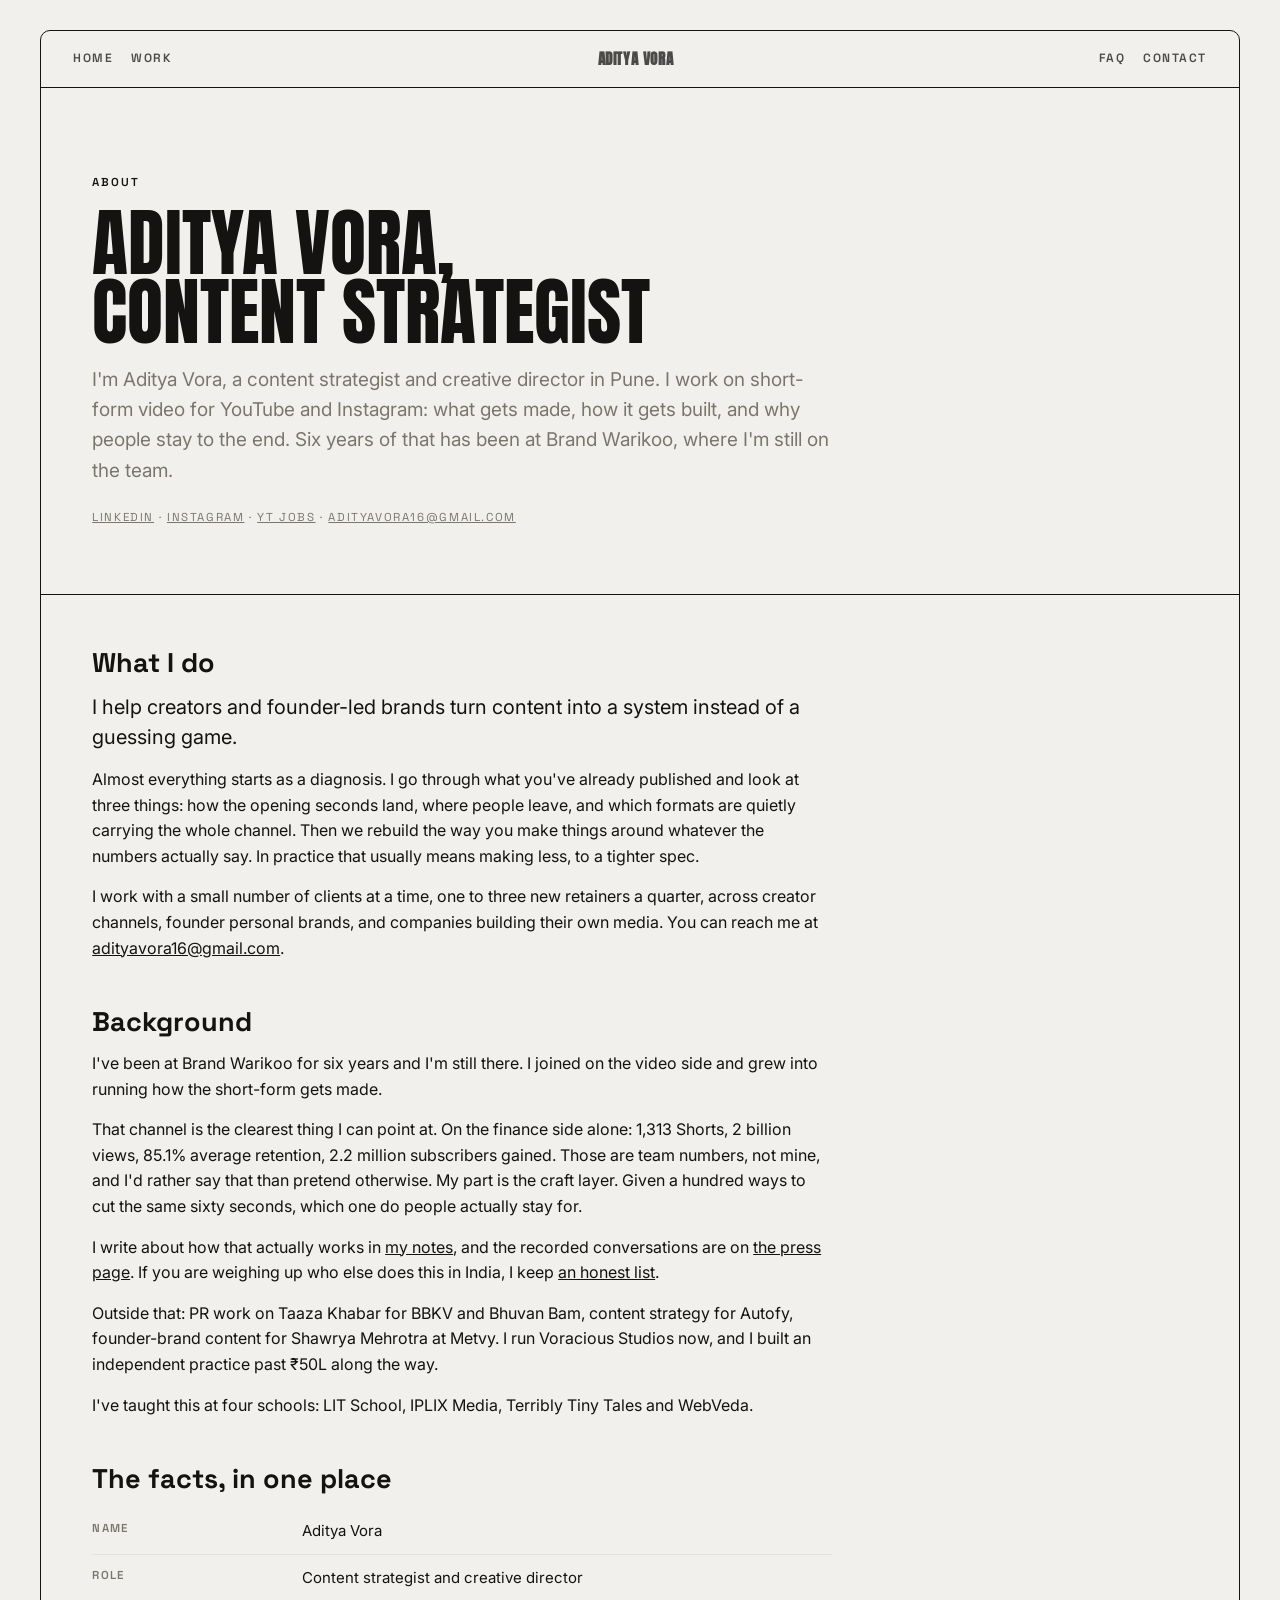
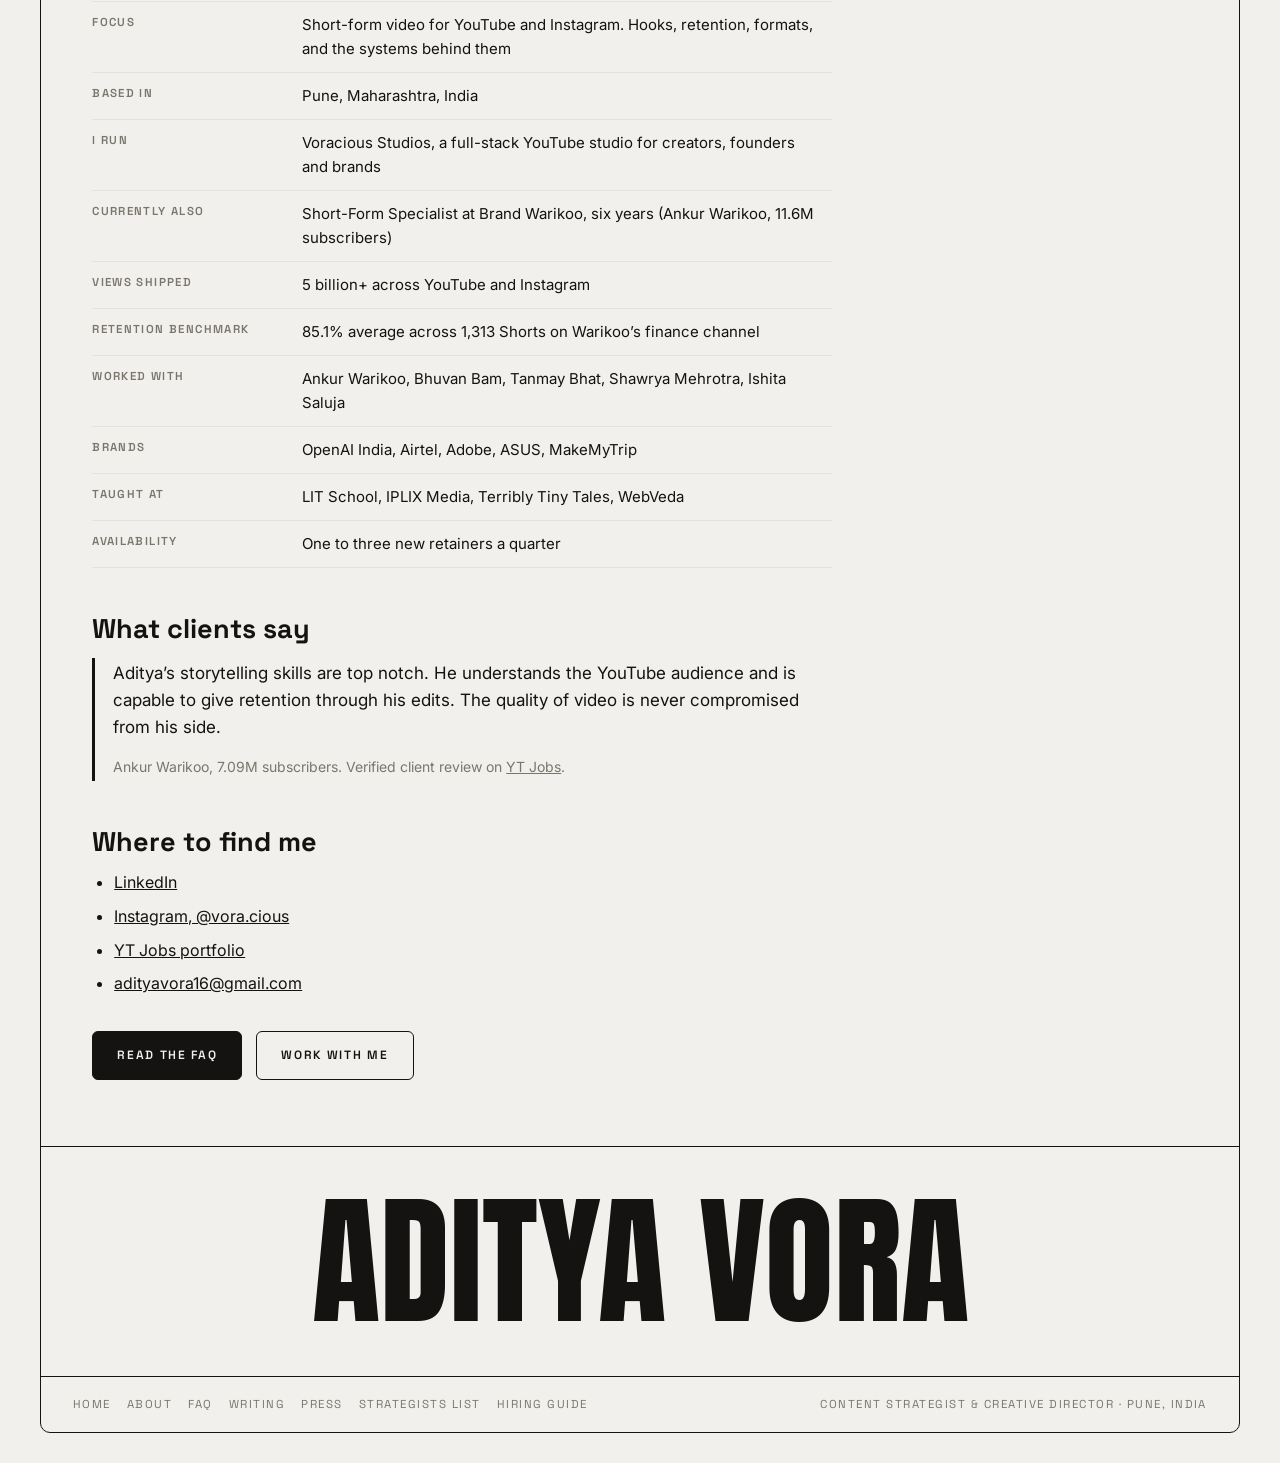
==== about.html @ e3fa3244 "Link the three new pages from body copy, not just the footer /writing, /press and the strategists li" ====
<!doctype html>
<html lang="en">
<head>
<meta charset="utf-8" />
<meta name="viewport" content="width=device-width, initial-scale=1" />

<title>About Aditya Vora — Content Strategist in Pune, India</title>
<meta name="description" content="I'm Aditya Vora, a content strategist and creative director in Pune. I work on short-form video for YouTube and Instagram. Six years at Brand Warikoo, 5B+ views shipped." />
<link rel="canonical" href="https://www.adityavora.in/about" />

<meta property="og:type" content="profile" />
<meta property="og:site_name" content="Aditya Vora — Content Strategist" />
<meta property="og:title" content="About Aditya Vora — Content Strategist in Pune, India" />
<meta property="og:description" content="Content strategist and creative director in Pune. Short-form video for YouTube and Instagram. Six years at Brand Warikoo, 5B+ views shipped." />
<meta property="og:url" content="https://www.adityavora.in/about" />
<meta property="profile:first_name" content="Aditya" />
<meta property="profile:last_name" content="Vora" />
<meta name="twitter:card" content="summary_large_image" />
<meta name="author" content="Aditya Vora" />

<link rel="preconnect" href="https://fonts.googleapis.com">
<link rel="preconnect" href="https://fonts.gstatic.com" crossorigin>
<link href="https://fonts.googleapis.com/css2?family=Anton&family=Space+Grotesk:wght@400;500;600;700&family=Inter:wght@400;500;600&display=swap" rel="stylesheet">
<link rel="stylesheet" href="/page.css">

<!-- ProfilePage + Person. The @id matches the homepage so every page describes the
     SAME entity. Disambiguation from the other public Aditya Voras now lives only
     here, in the markup, where machines read it and humans never see it. -->
<script type="application/ld+json">
{
  "@context": "https://schema.org",
  "@type": "ProfilePage",
  "@id": "https://www.adityavora.in/about#page",
  "url": "https://www.adityavora.in/about",
  "name": "About Aditya Vora — Content Strategist in Pune, India",
  "mainEntity": { "@id": "https://www.adityavora.in/#aditya-vora" },
  "about": {
    "@id": "https://www.adityavora.in/#aditya-vora",
    "@type": "Person",
    "name": "Aditya Vora",
    "disambiguatingDescription": "Content strategist and creative director based in Pune, India, specialising in short-form video for YouTube and Instagram. Not to be confused with Aditya Vora the machine-learning researcher, Aditya Vora the private-equity investor, or Aditya Vora the physician in the United States."
  },
  "breadcrumb": {
    "@type": "BreadcrumbList",
    "itemListElement": [
      { "@type": "ListItem", "position": 1, "name": "Home", "item": "https://www.adityavora.in/" },
      { "@type": "ListItem", "position": 2, "name": "About", "item": "https://www.adityavora.in/about" }
    ]
  }
}
</script>
</head>

<body>
<div class="frame">

  <nav>
    <div class="nav-left">
      <a href="/">Home</a>
      <a href="/#work">Work</a>
    </div>
    <div class="wordmark-nav"><a href="/" style="text-decoration:none">Aditya Vora</a></div>
    <div class="nav-right">
      <a href="/faq">FAQ</a>
      <a href="/#contact">Contact</a>
    </div>
  </nav>

  <header class="page-head">
    <span class="label">About</span>
    <h1>Aditya Vora, content strategist</h1>
    <!-- The entity paragraph, first person. This is the sentence an answer engine
         paraphrases when someone asks who I am, and it reads fine to a human too. -->
    <p class="kicker">
      I'm Aditya Vora, a content strategist and creative director in Pune. I work on short-form
      video for YouTube and Instagram: what gets made, how it gets built, and why people stay to
      the end. Six years of that has been at Brand Warikoo, where I'm still on the team.
    </p>
    <p class="stamp">
      <a href="https://www.linkedin.com/in/voracious/" rel="me noopener" target="_blank">LinkedIn</a> ·
      <a href="https://www.instagram.com/vora.cious/" rel="me noopener" target="_blank">Instagram</a> ·
      <a href="https://ytjobs.co/talent/profile/24286" rel="me noopener" target="_blank">YT Jobs</a> ·
      <a href="mailto:adityavora16@gmail.com">adityavora16@gmail.com</a>
    </p>
  </header>

  <section class="sec">
    <div class="prose">
      <h2>What I do</h2>
      <p class="lede">
        I help creators and founder-led brands turn content into a system instead of a guessing game.
      </p>
      <p>
        Almost everything starts as a diagnosis. I go through what you've already published and
        look at three things: how the opening seconds land, where people leave, and which formats
        are quietly carrying the whole channel. Then we rebuild the way you make things around
        whatever the numbers actually say. In practice that usually means making less, to a
        tighter spec.
      </p>
      <p>
        I work with a small number of clients at a time, one to three new retainers a quarter,
        across creator channels, founder personal brands, and companies building their own media.
        You can reach me at <a href="mailto:adityavora16@gmail.com">adityavora16@gmail.com</a>.
      </p>

      <h2>Background</h2>
      <p>
        I've been at Brand Warikoo for six years and I'm still there. I joined on the video side
        and grew into running how the short-form gets made.
      </p>
      <p>
        That channel is the clearest thing I can point at. On the finance side alone: 1,313 Shorts,
        2 billion views, 85.1% average retention, 2.2 million subscribers gained. Those are team
        numbers, not mine, and I'd rather say that than pretend otherwise. My part is the craft
        layer. Given a hundred ways to cut the same sixty seconds, which one do people actually
        stay for.
      </p>
      <p>
        I write about how that actually works in <a href="/writing">my notes</a>, and the recorded
        conversations are on <a href="/press">the press page</a>. If you are weighing up who else
        does this in India, I keep
        <a href="/best-short-form-video-strategists-in-india">an honest list</a>.
      </p>
      <p>
        Outside that: PR work on Taaza Khabar for BBKV and Bhuvan Bam, content strategy for Autofy,
        founder-brand content for Shawrya Mehrotra at Metvy. I run Voracious Studios now, and I
        built an independent practice past ₹50L along the way.
      </p>
      <p>
        I've taught this at four schools: LIT School, IPLIX Media, Terribly Tiny Tales and WebVeda.
      </p>

      <h2>The facts, in one place</h2>
      <table class="facts">
        <tbody>
          <tr><th>Name</th><td>Aditya Vora</td></tr>
          <tr><th>Role</th><td>Content strategist and creative director</td></tr>
          <tr><th>Focus</th><td>Short-form video for YouTube and Instagram. Hooks, retention, formats, and the systems behind them</td></tr>
          <tr><th>Based in</th><td>Pune, Maharashtra, India</td></tr>
          <tr><th>I run</th><td>Voracious Studios, a full-stack YouTube studio for creators, founders and brands</td></tr>
          <tr><th>Currently also</th><td>Short-Form Specialist at Brand Warikoo, six years (Ankur Warikoo, 11.6M subscribers)</td></tr>
          <tr><th>Views shipped</th><td>5 billion+ across YouTube and Instagram</td></tr>
          <tr><th>Retention benchmark</th><td>85.1% average across 1,313 Shorts on Warikoo&rsquo;s finance channel</td></tr>
          <tr><th>Worked with</th><td>Ankur Warikoo, Bhuvan Bam, Tanmay Bhat, Shawrya Mehrotra, Ishita Saluja</td></tr>
          <tr><th>Brands</th><td>OpenAI India, Airtel, Adobe, ASUS, MakeMyTrip</td></tr>
          <tr><th>Taught at</th><td>LIT School, IPLIX Media, Terribly Tiny Tales, WebVeda</td></tr>
          <tr><th>Availability</th><td>One to three new retainers a quarter</td></tr>
        </tbody>
      </table>

      <h2>What clients say</h2>
      <blockquote style="border-left:3px solid var(--ink);margin:0 0 18px;padding:2px 0 2px 18px;">
        <p style="font-size:17px">Aditya&rsquo;s storytelling skills are top notch. He understands the YouTube
        audience and is capable to give retention through his edits. The quality of video is never
        compromised from his side.</p>
        <p style="color:var(--muted);font-size:14px;margin:0">
          Ankur Warikoo, 7.09M subscribers. Verified client review on
          <a href="https://ytjobs.co/talent/profile/24286" rel="noopener">YT Jobs</a>.
        </p>
      </blockquote>

      <h2>Where to find me</h2>
      <ul>
        <li><a href="https://www.linkedin.com/in/voracious/" rel="me noopener" target="_blank">LinkedIn</a></li>
        <li><a href="https://www.instagram.com/vora.cious/" rel="me noopener" target="_blank">Instagram, @vora.cious</a></li>
        <li><a href="https://ytjobs.co/talent/profile/24286" rel="me noopener" target="_blank">YT Jobs portfolio</a></li>
        <li><a href="mailto:adityavora16@gmail.com">adityavora16@gmail.com</a></li>
      </ul>

      <p style="margin-top:34px">
        <a class="btn" href="/faq">Read the FAQ</a>
        <a class="btn ghost" href="/#contact" style="margin-left:10px">Work with me</a>
      </p>
    </div>
  </section>

  <div class="closer">Aditya Vora</div>
  <div class="footrow">
    <span class="footnav">
      <a href="/">Home</a><a href="/about">About</a><a href="/faq">FAQ</a><a href="/writing">Writing</a><a href="/press">Press</a><a href="/best-short-form-video-strategists-in-india">Strategists list</a><a href="/hire-a-content-strategist-in-india">Hiring guide</a>
    </span>
    <span>Content strategist &amp; creative director · Pune, India</span>
  </div>

</div>
</body>
</html>
---- page.css ----
/* Shared stylesheet for the sub-pages (/about, /faq, /hire-a-content-strategist-in-india).
   Same design tokens as index.html so the new pages read as one site.
   Kept as a separate file so all sub-pages update together. */

:root{
  --paper:#F1F0EC;
  --ink:#141312;
  --white:#FFFFFF;
  --grey:#E5E3DD;
  --muted:#7A766E;

  --display:"Anton",Impact,sans-serif;
  --grotesk:"Space Grotesk",system-ui,sans-serif;
  --body:"Inter",system-ui,sans-serif;

  --frame:1.5px solid var(--ink);
  --pad:clamp(20px,4vw,56px);
}

*{box-sizing:border-box;}
html{scroll-behavior:smooth;}
@media (prefers-reduced-motion:reduce){html{scroll-behavior:auto;}}

body{
  margin:0;background:var(--paper);color:var(--ink);
  font-family:var(--body);font-size:16px;line-height:1.6;
  -webkit-font-smoothing:antialiased;
  padding:clamp(14px,2.5vw,30px);
}
a{color:inherit;}

.frame{max-width:1200px;margin:0 auto;border:var(--frame);border-radius:10px;background:var(--paper);overflow:hidden;}
.sec{border-bottom:var(--frame);padding:var(--pad);}
.sec:last-child{border-bottom:none;}

.display{font-family:var(--display);font-weight:400;text-transform:uppercase;letter-spacing:.005em;line-height:.9;}
.label{font-family:var(--grotesk);font-weight:600;font-size:11.5px;letter-spacing:.16em;text-transform:uppercase;}

/* nav */
nav{
  display:flex;align-items:center;justify-content:space-between;gap:16px;
  padding:16px clamp(18px,3vw,32px);border-bottom:var(--frame);
  font-family:var(--grotesk);font-weight:600;font-size:12px;
  letter-spacing:.13em;text-transform:uppercase;
}
nav a{text-decoration:none;opacity:.75;transition:opacity .2s ease;}
nav a:hover{opacity:1;}
nav .nav-left,nav .nav-right{display:flex;align-items:center;gap:18px;}
.wordmark-nav{font-family:var(--display);font-size:15px;letter-spacing:.04em;text-transform:uppercase;}
@media(max-width:720px){
  nav{flex-wrap:wrap;justify-content:center;gap:10px 16px;}
  .wordmark-nav{order:-1;width:100%;text-align:center;}
}

/* page header */
.page-head{padding:clamp(36px,7vw,80px) var(--pad) clamp(28px,5vw,56px);border-bottom:var(--frame);}
.page-head h1{
  font-family:var(--display);text-transform:uppercase;font-weight:400;
  font-size:clamp(34px,6.4vw,74px);line-height:.94;margin:14px 0 0;max-width:16ch;
}
.page-head .kicker{color:var(--muted);font-size:clamp(15px,1.6vw,19px);margin:18px 0 0;max-width:62ch;}
.stamp{font-family:var(--grotesk);font-size:11.5px;letter-spacing:.14em;text-transform:uppercase;color:var(--muted);margin-top:22px;}

/* prose */
.prose{max-width:74ch;}
.prose h2{
  font-family:var(--grotesk);font-weight:700;
  font-size:clamp(20px,2.5vw,27px);line-height:1.25;
  margin:44px 0 12px;
}
.prose h2:first-child{margin-top:0;}
.prose h3{font-family:var(--grotesk);font-weight:600;font-size:17px;margin:30px 0 8px;}
.prose p{margin:0 0 15px;}
.prose ul,.prose ol{margin:0 0 18px;padding-left:22px;}
.prose li{margin-bottom:8px;}
.prose strong{font-weight:600;}
.lede{font-size:clamp(17px,1.9vw,20px);line-height:1.5;}

/* Q&A blocks — the extractable unit. Question as a real heading, answer
   as plain paragraphs immediately below. No accordions: content that needs
   a click to render is content an answer engine will not read. */
.qa{border-top:var(--frame);padding:28px 0 4px;}
.qa:first-of-type{border-top:none;padding-top:0;}
.qa h2{
  font-family:var(--grotesk);font-weight:700;
  font-size:clamp(18px,2.2vw,24px);line-height:1.3;margin:0 0 12px;max-width:44ch;
}
.qa p{margin:0 0 14px;max-width:74ch;}

/* facts table */
.facts{width:100%;border-collapse:collapse;margin:8px 0 4px;font-size:15px;}
.facts th,.facts td{text-align:left;padding:11px 14px 11px 0;border-bottom:1px solid var(--grey);vertical-align:top;}
.facts th{font-family:var(--grotesk);font-weight:600;font-size:11.5px;letter-spacing:.12em;text-transform:uppercase;color:var(--muted);width:210px;white-space:nowrap;}
@media(max-width:620px){
  .facts th{width:auto;display:block;border:none;padding-bottom:2px;}
  .facts td{display:block;padding-top:0;}
}

/* buttons */
.btn{
  display:inline-flex;align-items:center;gap:10px;
  font-family:var(--grotesk);font-weight:600;font-size:12px;letter-spacing:.14em;text-transform:uppercase;
  background:var(--ink);color:var(--paper);text-decoration:none;
  padding:14px 24px;border:1.5px solid var(--ink);border-radius:6px;
  transition:background .2s ease,color .2s ease,transform .2s ease;cursor:pointer;
}
.btn:hover{background:transparent;color:var(--ink);transform:translateY(-2px);}
.btn.ghost{background:transparent;color:var(--ink);}
.btn.ghost:hover{background:var(--ink);color:var(--paper);}

/* footer */
.footrow{
  display:flex;justify-content:space-between;gap:14px;flex-wrap:wrap;
  padding:18px clamp(18px,3vw,32px);
  font-family:var(--grotesk);font-size:11.5px;letter-spacing:.13em;text-transform:uppercase;color:var(--muted);
}
.footrow a{text-decoration:none;}
.footrow a:hover{color:var(--ink);}
.footnav{display:flex;gap:16px;flex-wrap:wrap;}
.closer{
  font-family:var(--display);text-transform:uppercase;text-align:center;
  font-size:clamp(40px,11vw,150px);line-height:.9;padding:clamp(24px,4vw,54px) 12px;
  border-bottom:var(--frame);
}
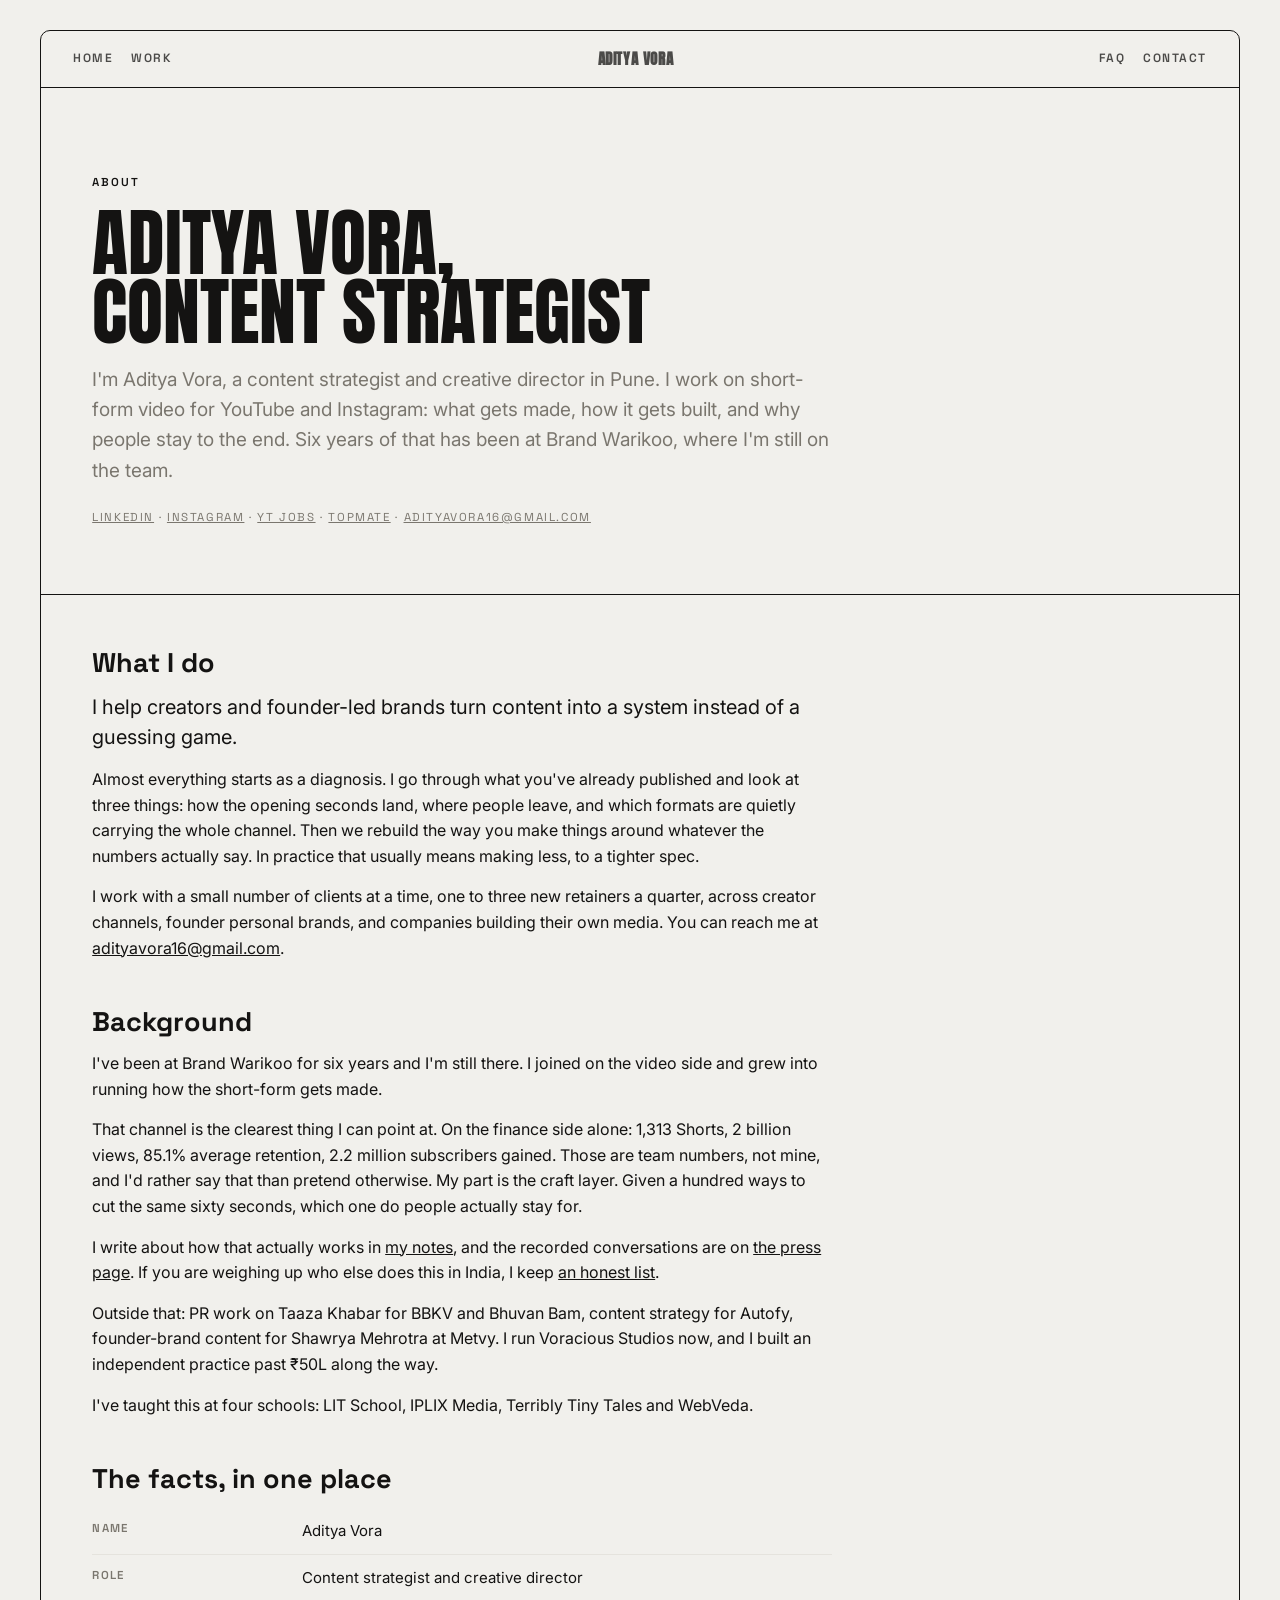
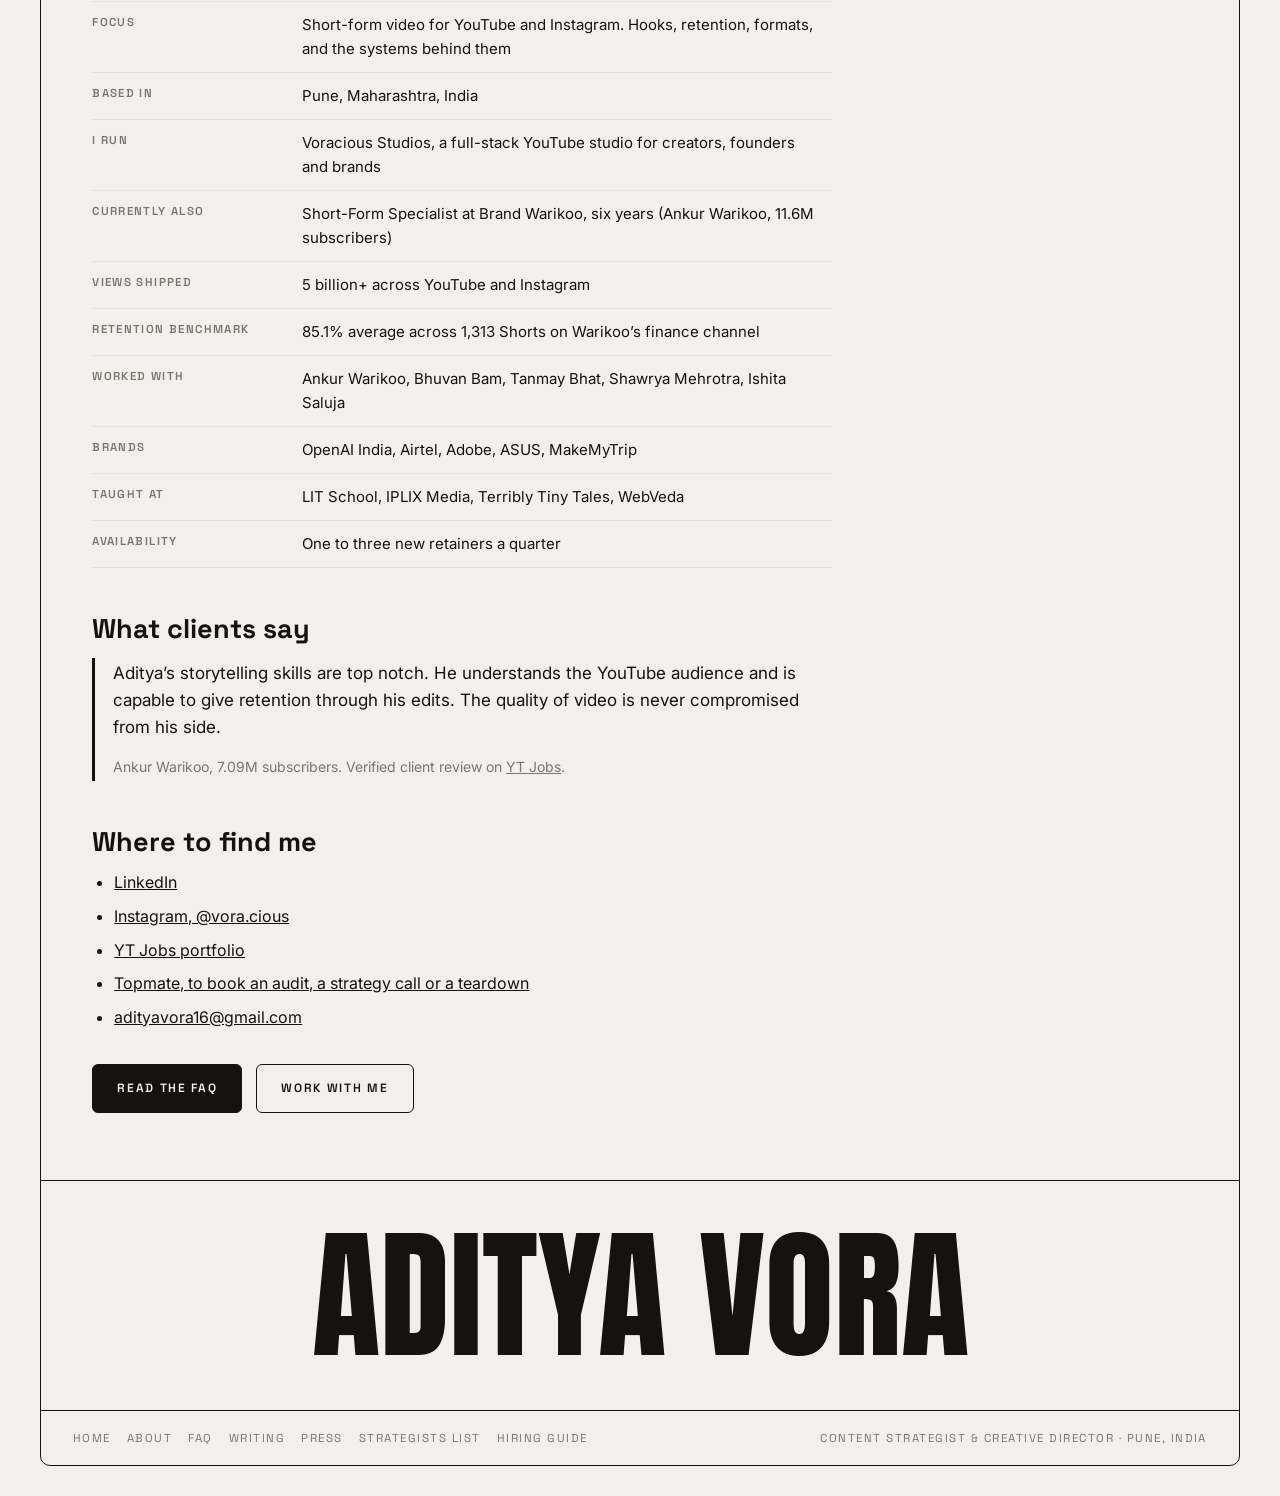
==== commit af2534b8: "Link Topmate booking across the site and entity graph Add topmate.io/aditya_vora to Person sameAs, p" ====
--- a/about.html
+++ b/about.html
@@ -80,6 +80,7 @@
       <a href="https://www.linkedin.com/in/voracious/" rel="me noopener" target="_blank">LinkedIn</a> ·
       <a href="https://www.instagram.com/vora.cious/" rel="me noopener" target="_blank">Instagram</a> ·
       <a href="https://ytjobs.co/talent/profile/24286" rel="me noopener" target="_blank">YT Jobs</a> ·
+      <a href="https://topmate.io/aditya_vora" rel="me noopener" target="_blank">Topmate</a> ·
       <a href="mailto:adityavora16@gmail.com">adityavora16@gmail.com</a>
     </p>
   </header>
@@ -164,6 +165,7 @@
         <li><a href="https://www.linkedin.com/in/voracious/" rel="me noopener" target="_blank">LinkedIn</a></li>
         <li><a href="https://www.instagram.com/vora.cious/" rel="me noopener" target="_blank">Instagram, @vora.cious</a></li>
         <li><a href="https://ytjobs.co/talent/profile/24286" rel="me noopener" target="_blank">YT Jobs portfolio</a></li>
+        <li><a href="https://topmate.io/aditya_vora" rel="me noopener" target="_blank">Topmate, to book an audit, a strategy call or a teardown</a></li>
         <li><a href="mailto:adityavora16@gmail.com">adityavora16@gmail.com</a></li>
       </ul>
 
@@ -183,5 +185,10 @@
   </div>
 
 </div>
+
+<!-- Vercel Web Analytics. No cookies, no consent banner needed. Collects nothing
+     until Web Analytics is enabled for the project in the Vercel dashboard, at
+     which point /_vercel/insights/script.js starts resolving. -->
+<script defer src="/_vercel/insights/script.js"></script>
 </body>
 </html>
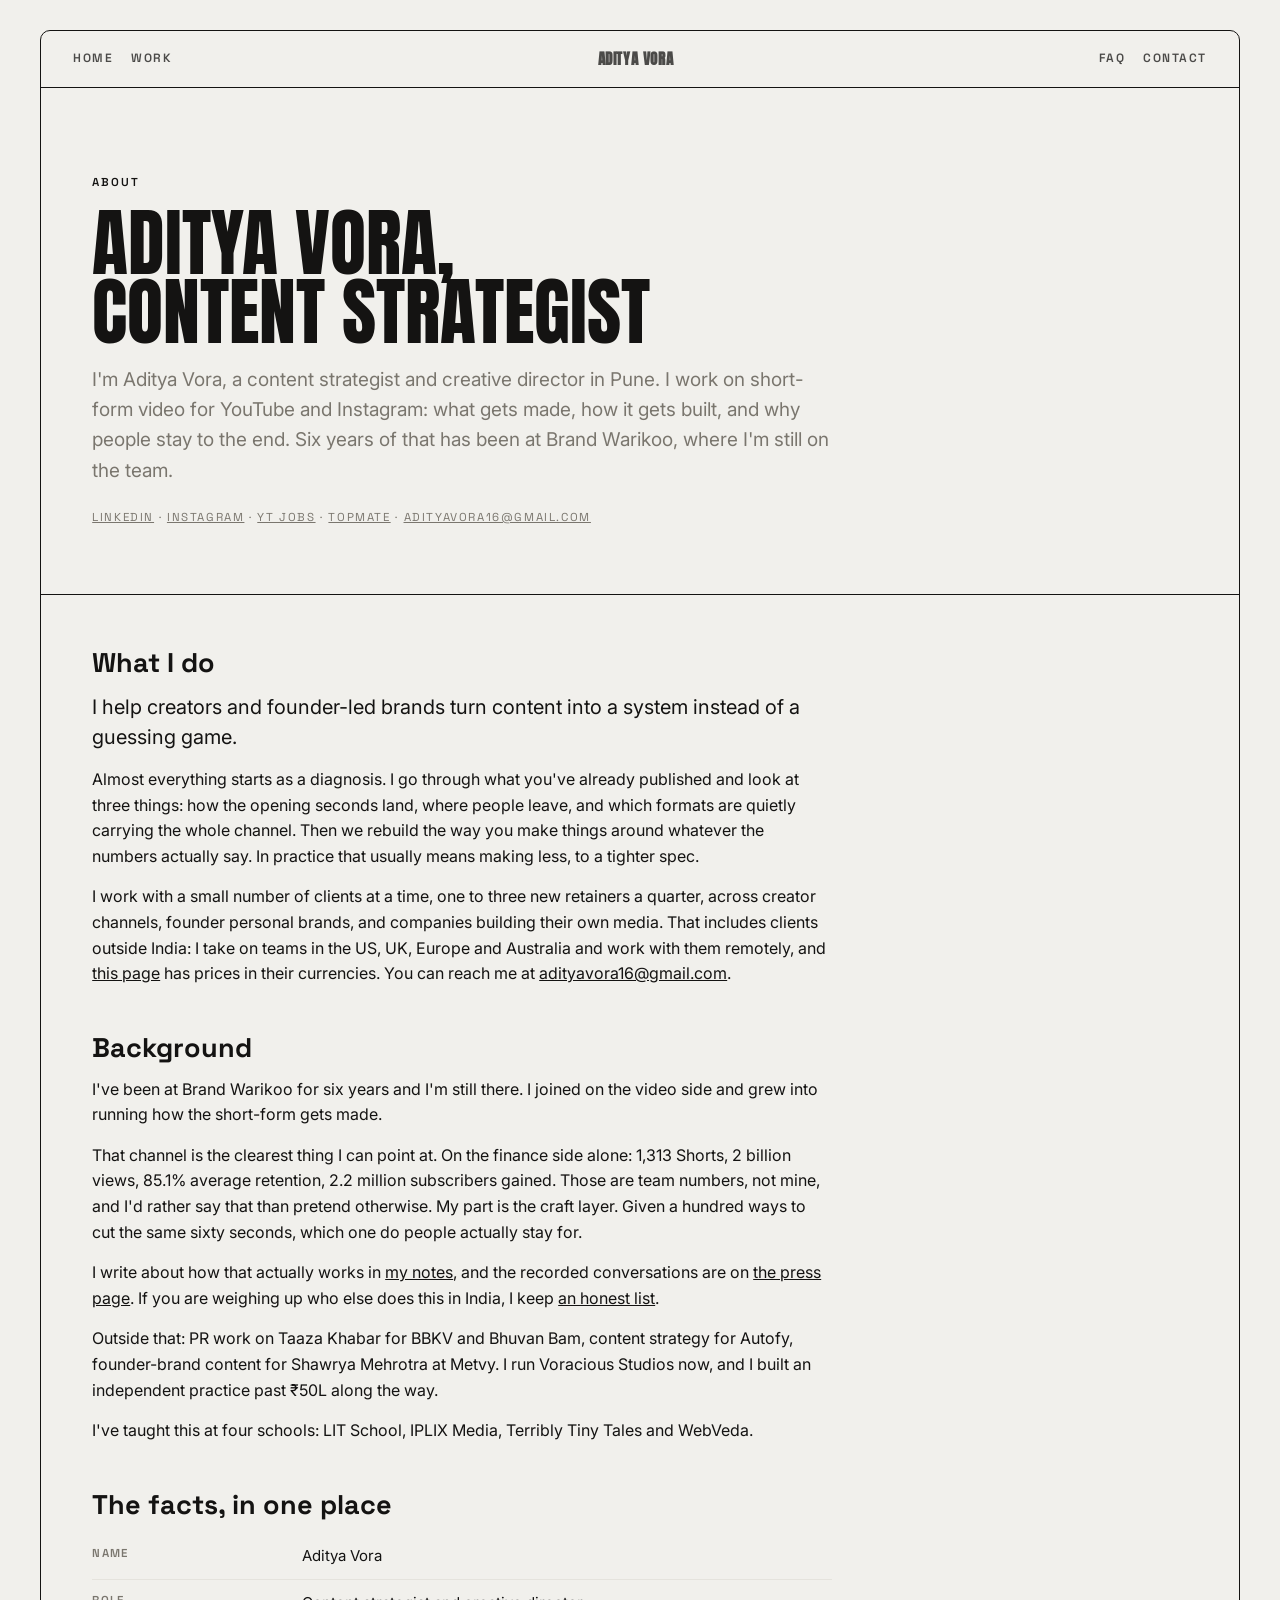
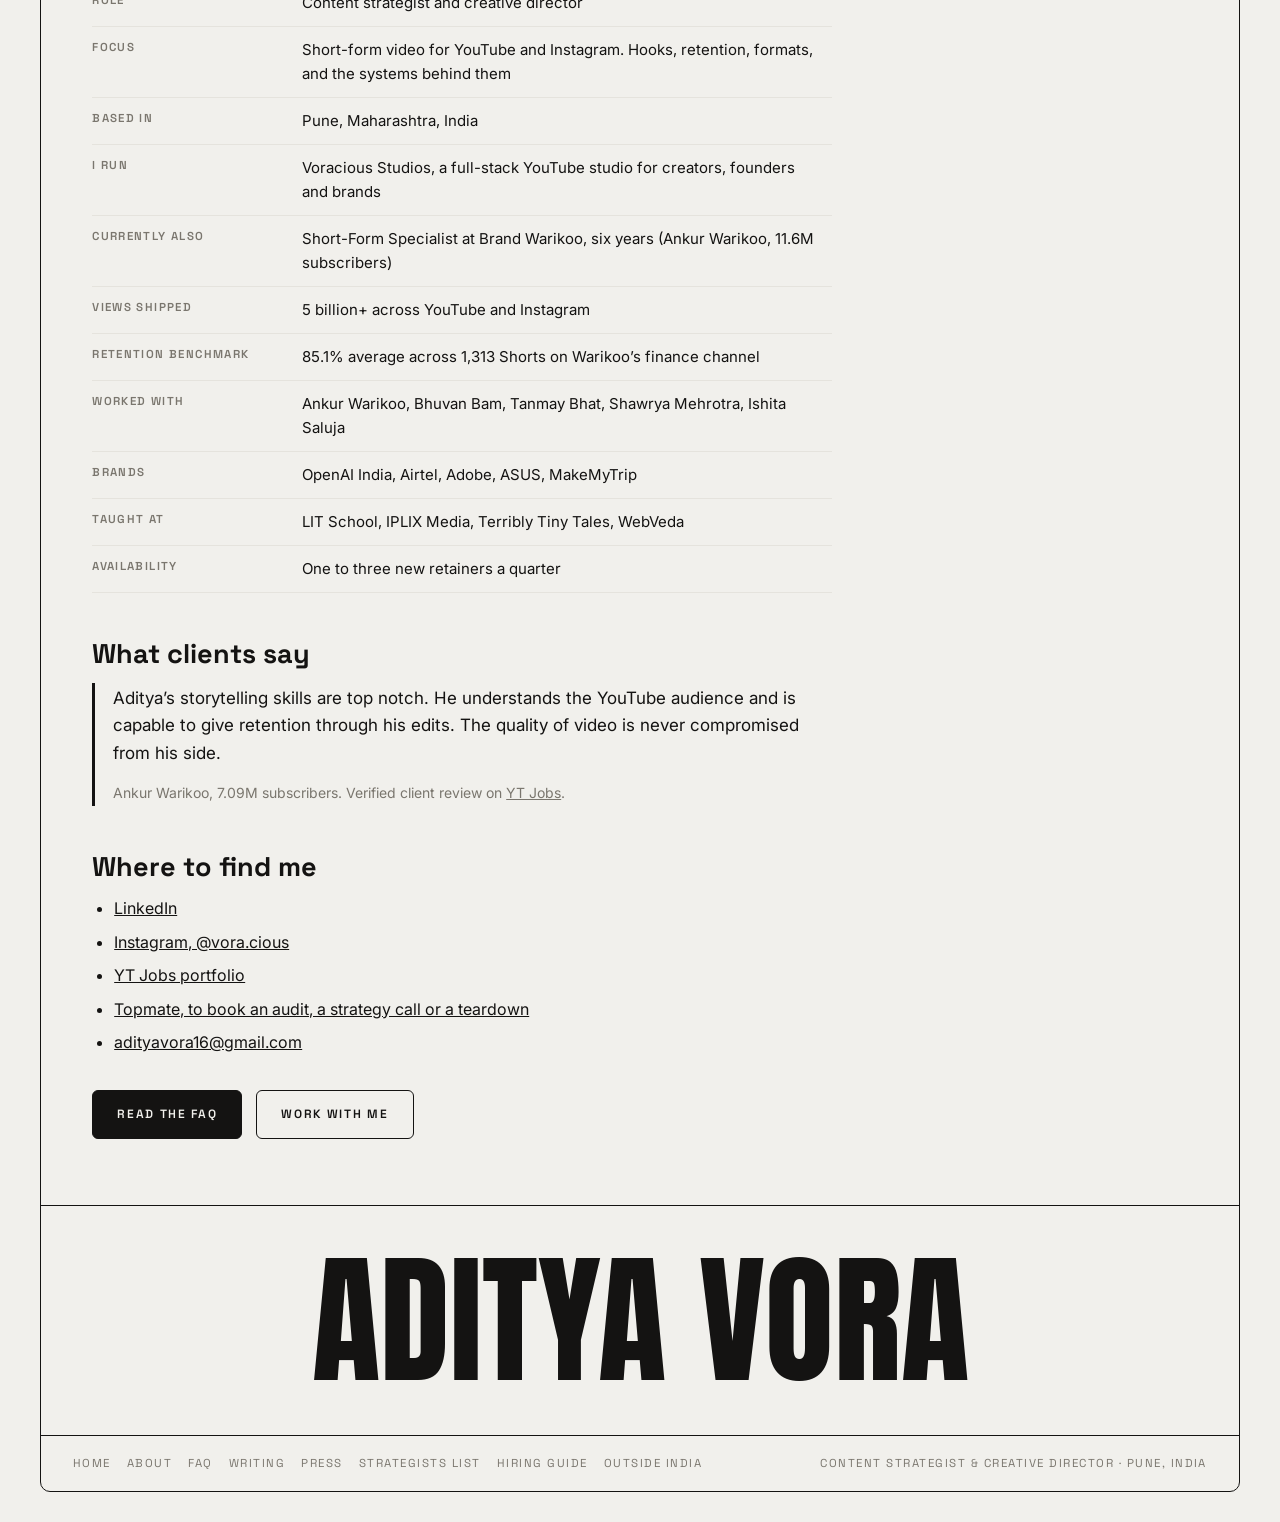
==== commit 1bff8eda: "Add international service page with USD, GBP, EUR and AUD pricing New /hire-a-short-form-video-strat" ====
--- a/about.html
+++ b/about.html
@@ -101,7 +101,9 @@
       <p>
         I work with a small number of clients at a time, one to three new retainers a quarter,
         across creator channels, founder personal brands, and companies building their own media.
-        You can reach me at <a href="mailto:adityavora16@gmail.com">adityavora16@gmail.com</a>.
+        That includes clients outside India: I take on teams in the US, UK, Europe and Australia
+        and work with them remotely, and <a href="/hire-a-short-form-video-strategist">this page</a> has prices in
+        their currencies. You can reach me at <a href="mailto:adityavora16@gmail.com">adityavora16@gmail.com</a>.
       </p>
 
       <h2>Background</h2>
@@ -179,7 +181,7 @@
   <div class="closer">Aditya Vora</div>
   <div class="footrow">
     <span class="footnav">
-      <a href="/">Home</a><a href="/about">About</a><a href="/faq">FAQ</a><a href="/writing">Writing</a><a href="/press">Press</a><a href="/best-short-form-video-strategists-in-india">Strategists list</a><a href="/hire-a-content-strategist-in-india">Hiring guide</a>
+      <a href="/">Home</a><a href="/about">About</a><a href="/faq">FAQ</a><a href="/writing">Writing</a><a href="/press">Press</a><a href="/best-short-form-video-strategists-in-india">Strategists list</a><a href="/hire-a-content-strategist-in-india">Hiring guide</a><a href="/hire-a-short-form-video-strategist">Outside India</a>
     </span>
     <span>Content strategist &amp; creative director · Pune, India</span>
   </div>
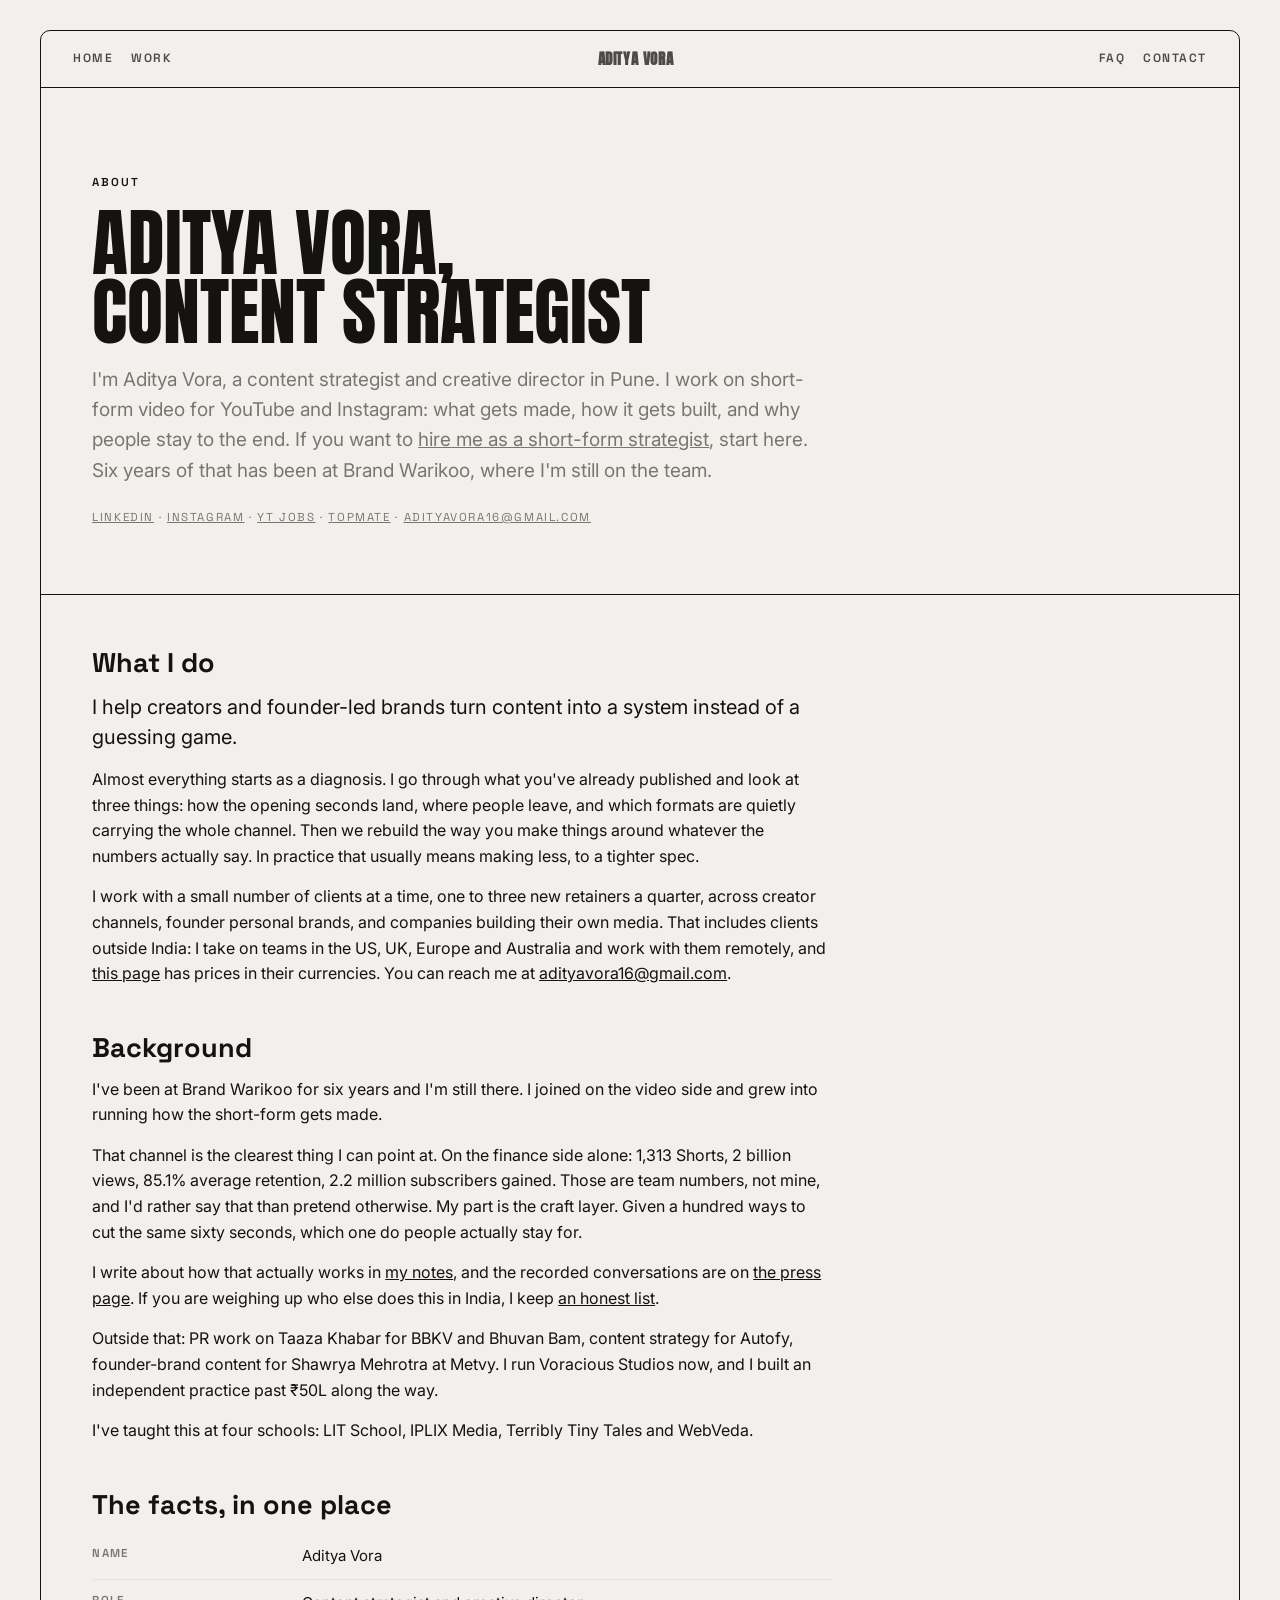
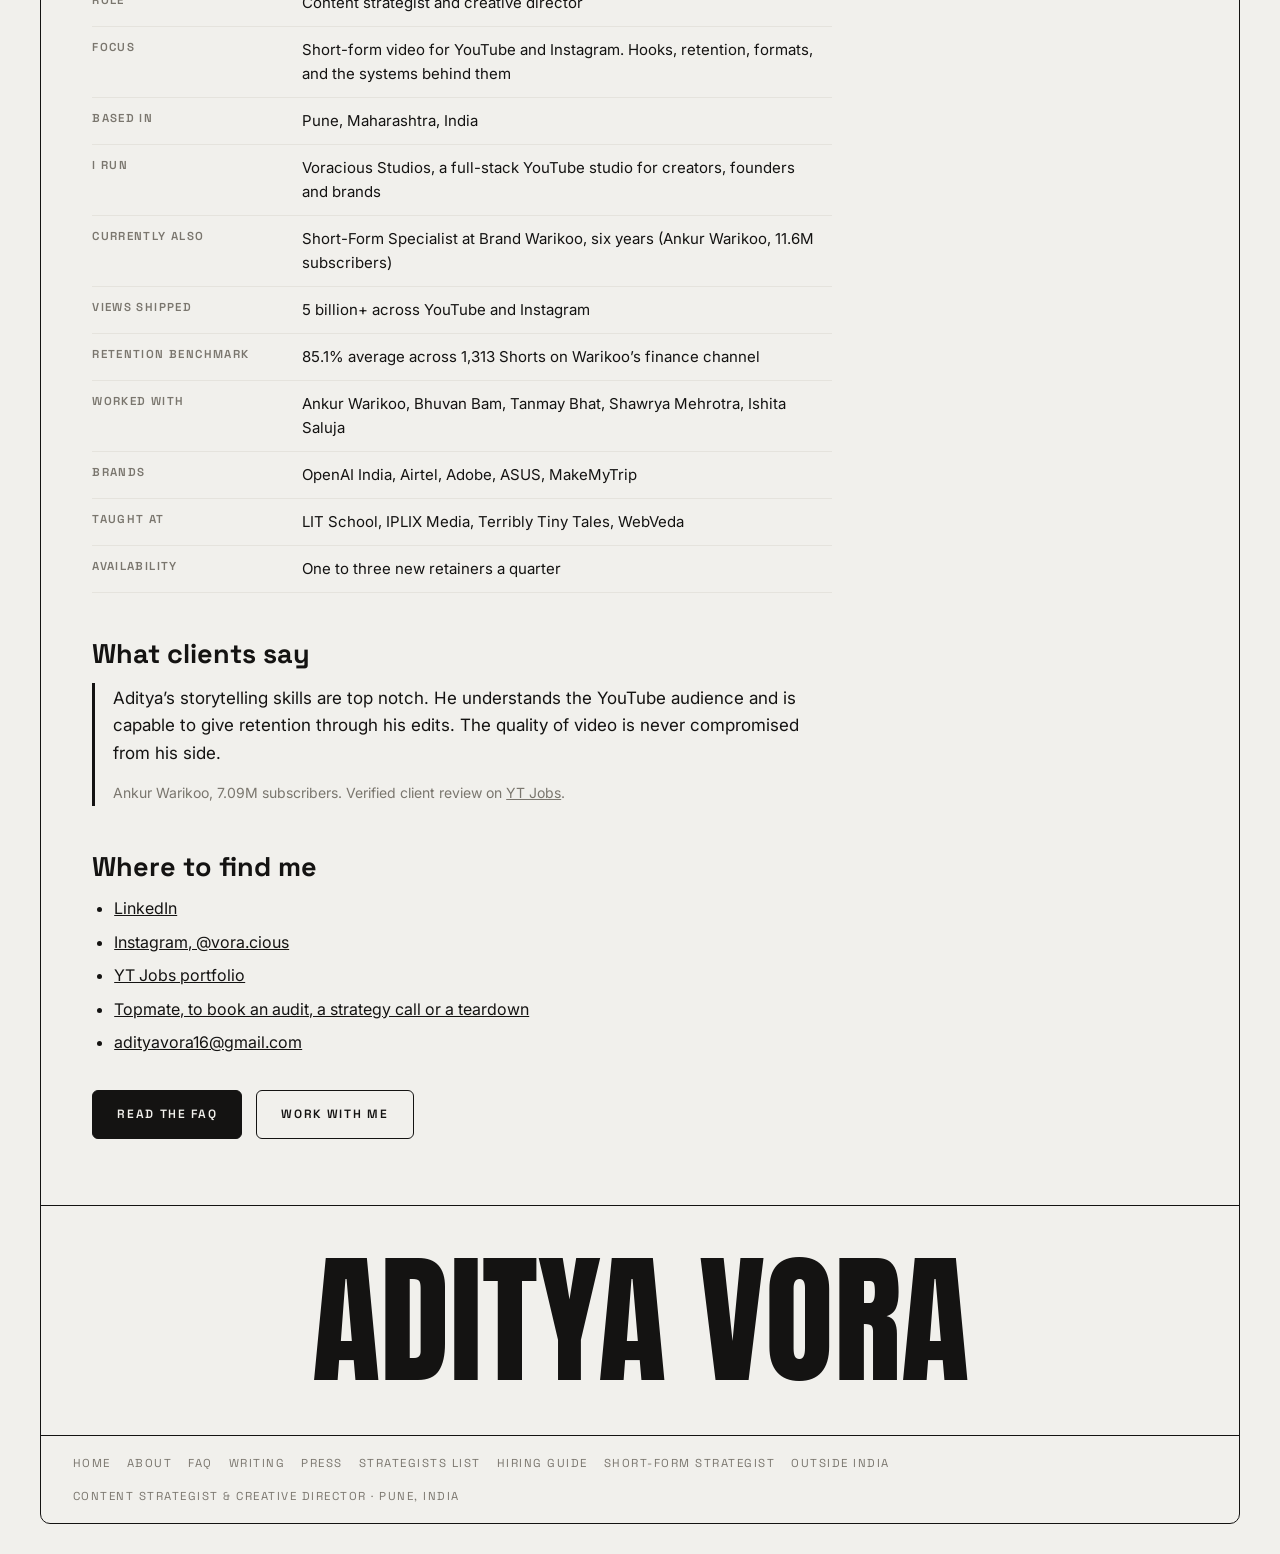
==== commit 00028b7a: "Add /short-form-strategist and link it from every page New India-priced service page for the "short-" ====
--- a/about.html
+++ b/about.html
@@ -4,15 +4,20 @@
 <meta charset="utf-8" />
 <meta name="viewport" content="width=device-width, initial-scale=1" />
 
-<title>About Aditya Vora — Content Strategist in Pune, India</title>
+<title>About Aditya Vora · Content Strategist in Pune, India</title>
 <meta name="description" content="I'm Aditya Vora, a content strategist and creative director in Pune. I work on short-form video for YouTube and Instagram. Six years at Brand Warikoo, 5B+ views shipped." />
 <link rel="canonical" href="https://www.adityavora.in/about" />
 
 <meta property="og:type" content="profile" />
-<meta property="og:site_name" content="Aditya Vora — Content Strategist" />
-<meta property="og:title" content="About Aditya Vora — Content Strategist in Pune, India" />
+<meta property="og:site_name" content="Aditya Vora · Content Strategist" />
+<meta property="og:title" content="About Aditya Vora · Content Strategist in Pune, India" />
 <meta property="og:description" content="Content strategist and creative director in Pune. Short-form video for YouTube and Instagram. Six years at Brand Warikoo, 5B+ views shipped." />
 <meta property="og:url" content="https://www.adityavora.in/about" />
+<meta property="og:image" content="https://www.adityavora.in/og.jpg" />
+<meta property="og:image:width" content="1200" />
+<meta property="og:image:height" content="627" />
+<meta property="og:image:alt" content="Aditya Vora, content strategist. Short-form video for YouTube and Instagram. 5B+ views shipped." />
+<meta name="twitter:image" content="https://www.adityavora.in/og.jpg" />
 <meta property="profile:first_name" content="Aditya" />
 <meta property="profile:last_name" content="Vora" />
 <meta name="twitter:card" content="summary_large_image" />
@@ -32,7 +37,7 @@
   "@type": "ProfilePage",
   "@id": "https://www.adityavora.in/about#page",
   "url": "https://www.adityavora.in/about",
-  "name": "About Aditya Vora — Content Strategist in Pune, India",
+  "name": "About Aditya Vora · Content Strategist in Pune, India",
   "mainEntity": { "@id": "https://www.adityavora.in/#aditya-vora" },
   "about": {
     "@id": "https://www.adityavora.in/#aditya-vora",
@@ -74,7 +79,8 @@
     <p class="kicker">
       I'm Aditya Vora, a content strategist and creative director in Pune. I work on short-form
       video for YouTube and Instagram: what gets made, how it gets built, and why people stay to
-      the end. Six years of that has been at Brand Warikoo, where I'm still on the team.
+      the end. If you want to <a href="/short-form-strategist">hire me as a short-form strategist</a>, start here.
+      Six years of that has been at Brand Warikoo, where I'm still on the team.
     </p>
     <p class="stamp">
       <a href="https://www.linkedin.com/in/voracious/" rel="me noopener" target="_blank">LinkedIn</a> ·
@@ -181,7 +187,7 @@
   <div class="closer">Aditya Vora</div>
   <div class="footrow">
     <span class="footnav">
-      <a href="/">Home</a><a href="/about">About</a><a href="/faq">FAQ</a><a href="/writing">Writing</a><a href="/press">Press</a><a href="/best-short-form-video-strategists-in-india">Strategists list</a><a href="/hire-a-content-strategist-in-india">Hiring guide</a><a href="/hire-a-short-form-video-strategist">Outside India</a>
+      <a href="/">Home</a><a href="/about">About</a><a href="/faq">FAQ</a><a href="/writing">Writing</a><a href="/press">Press</a><a href="/best-short-form-video-strategists-in-india">Strategists list</a><a href="/hire-a-content-strategist-in-india">Hiring guide</a><a href="/short-form-strategist">Short-form strategist</a><a href="/hire-a-short-form-video-strategist">Outside India</a>
     </span>
     <span>Content strategist &amp; creative director · Pune, India</span>
   </div>
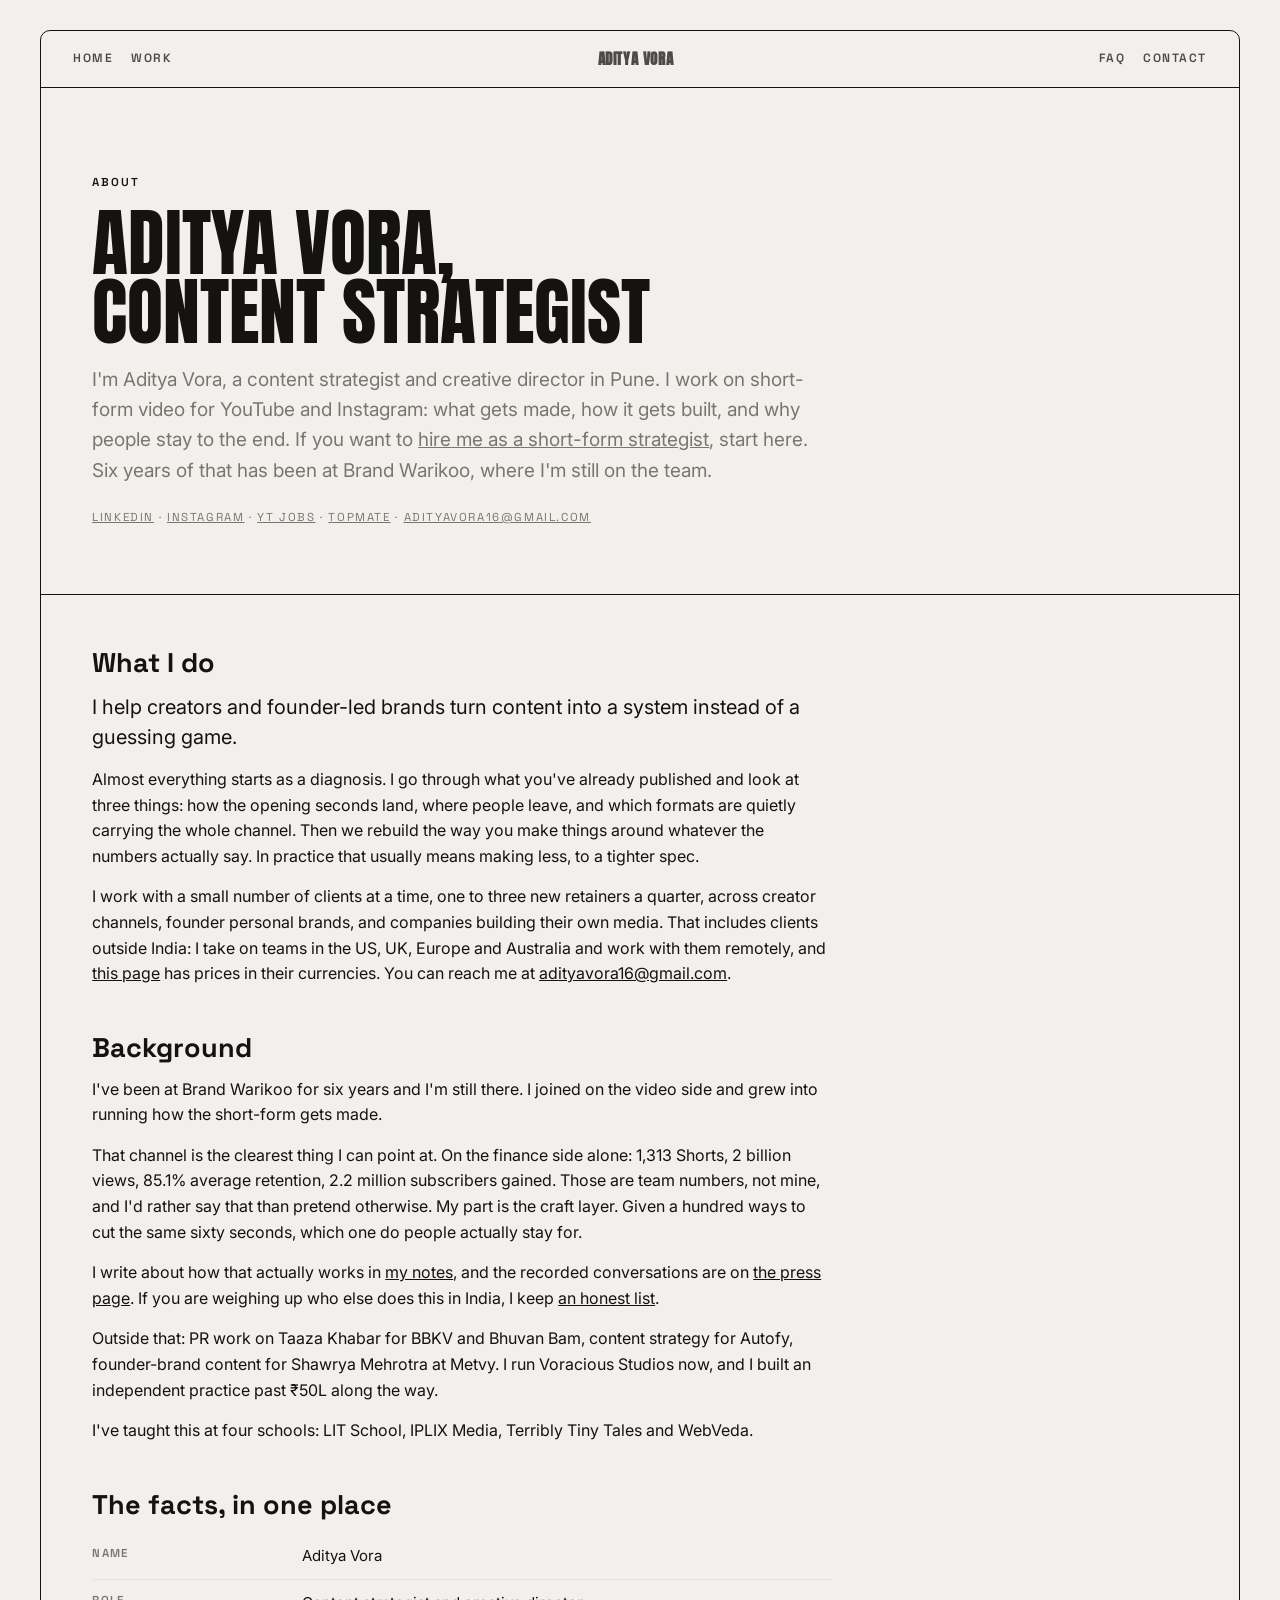
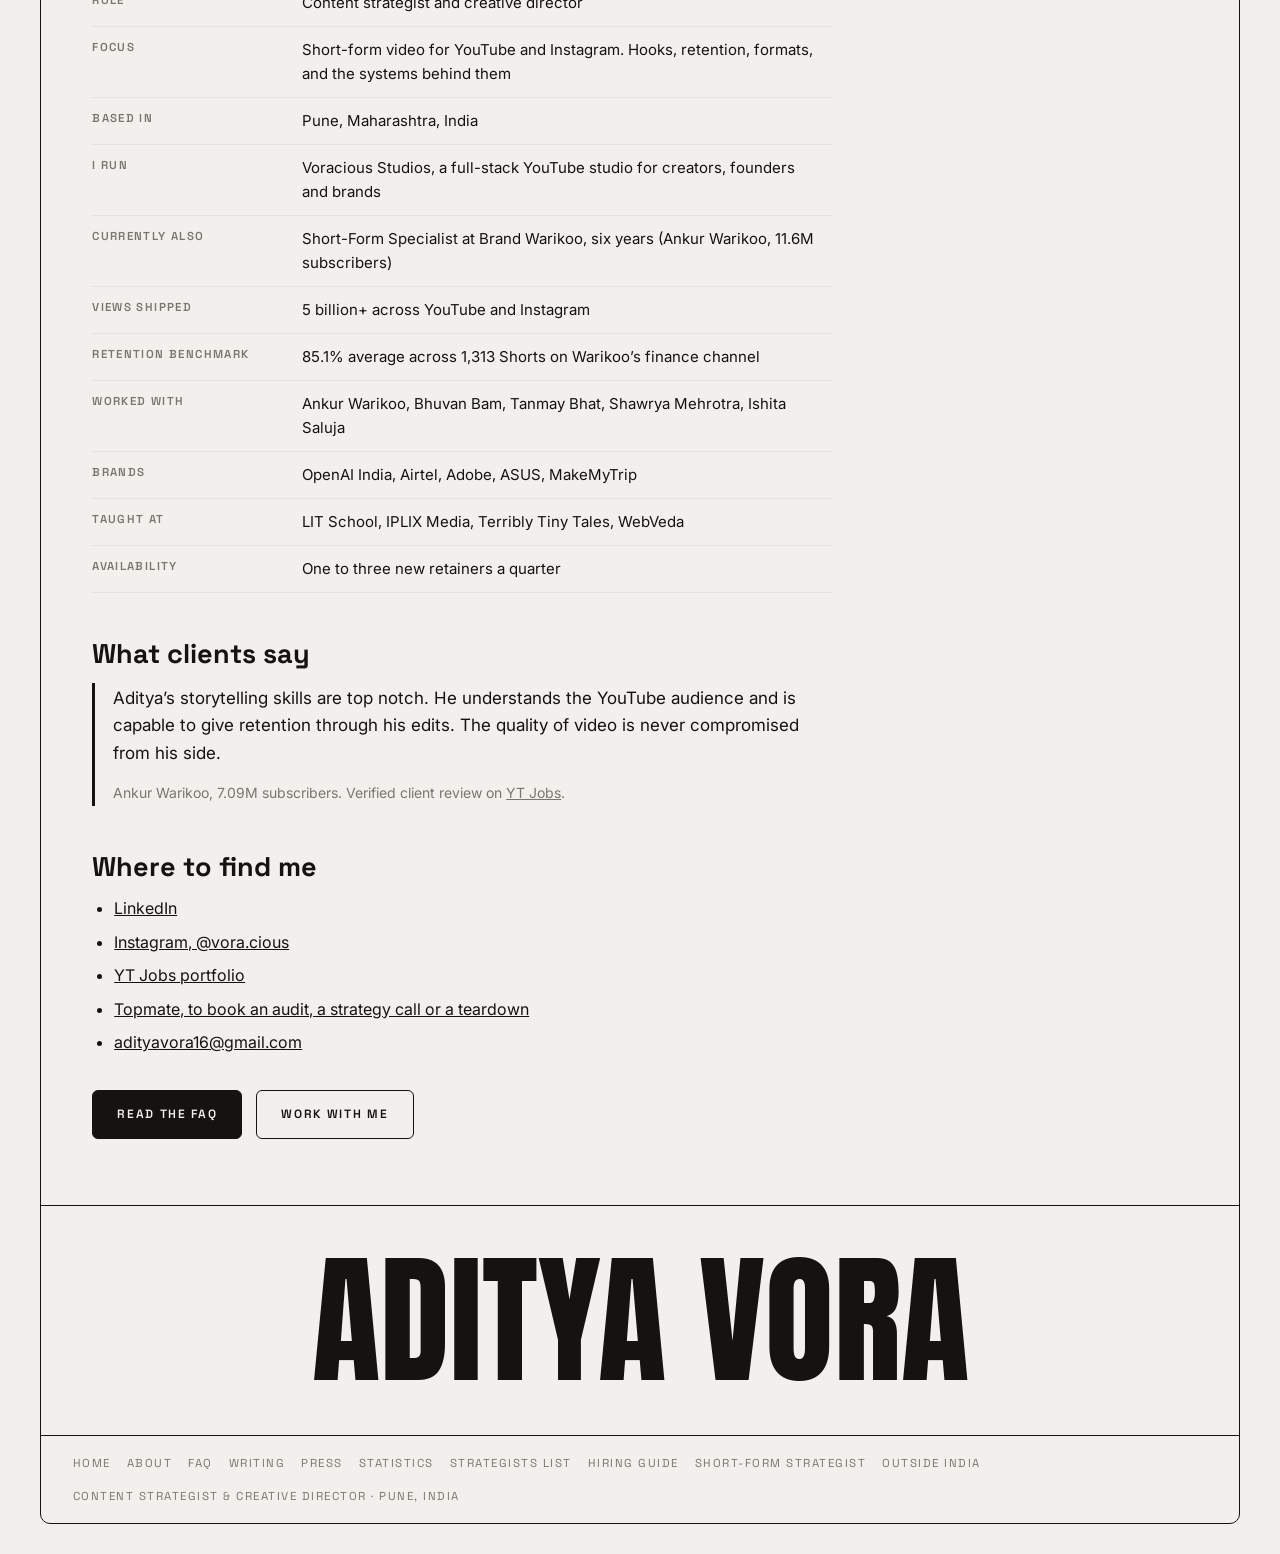
==== commit 77c81c60: "Add short-form video statistics page with the 2026 Shorts length study New /short-form-video-statist" ====
--- a/about.html
+++ b/about.html
@@ -187,7 +187,7 @@
   <div class="closer">Aditya Vora</div>
   <div class="footrow">
     <span class="footnav">
-      <a href="/">Home</a><a href="/about">About</a><a href="/faq">FAQ</a><a href="/writing">Writing</a><a href="/press">Press</a><a href="/best-short-form-video-strategists-in-india">Strategists list</a><a href="/hire-a-content-strategist-in-india">Hiring guide</a><a href="/short-form-strategist">Short-form strategist</a><a href="/hire-a-short-form-video-strategist">Outside India</a>
+      <a href="/">Home</a><a href="/about">About</a><a href="/faq">FAQ</a><a href="/writing">Writing</a><a href="/press">Press</a><a href="/short-form-video-statistics">Statistics</a><a href="/best-short-form-video-strategists-in-india">Strategists list</a><a href="/hire-a-content-strategist-in-india">Hiring guide</a><a href="/short-form-strategist">Short-form strategist</a><a href="/hire-a-short-form-video-strategist">Outside India</a>
     </span>
     <span>Content strategist &amp; creative director · Pune, India</span>
   </div>
--- a/page.css
+++ b/page.css
@@ -92,7 +92,7 @@
 .facts th,.facts td{text-align:left;padding:11px 14px 11px 0;border-bottom:1px solid var(--grey);vertical-align:top;}
 .facts th{font-family:var(--grotesk);font-weight:600;font-size:11.5px;letter-spacing:.12em;text-transform:uppercase;color:var(--muted);width:210px;white-space:nowrap;}
 @media(max-width:620px){
-  .facts th{width:auto;display:block;border:none;padding-bottom:2px;}
+  .facts th{width:auto;display:block;border:none;padding-bottom:2px;white-space:normal;}
   .facts td{display:block;padding-top:0;}
 }
 
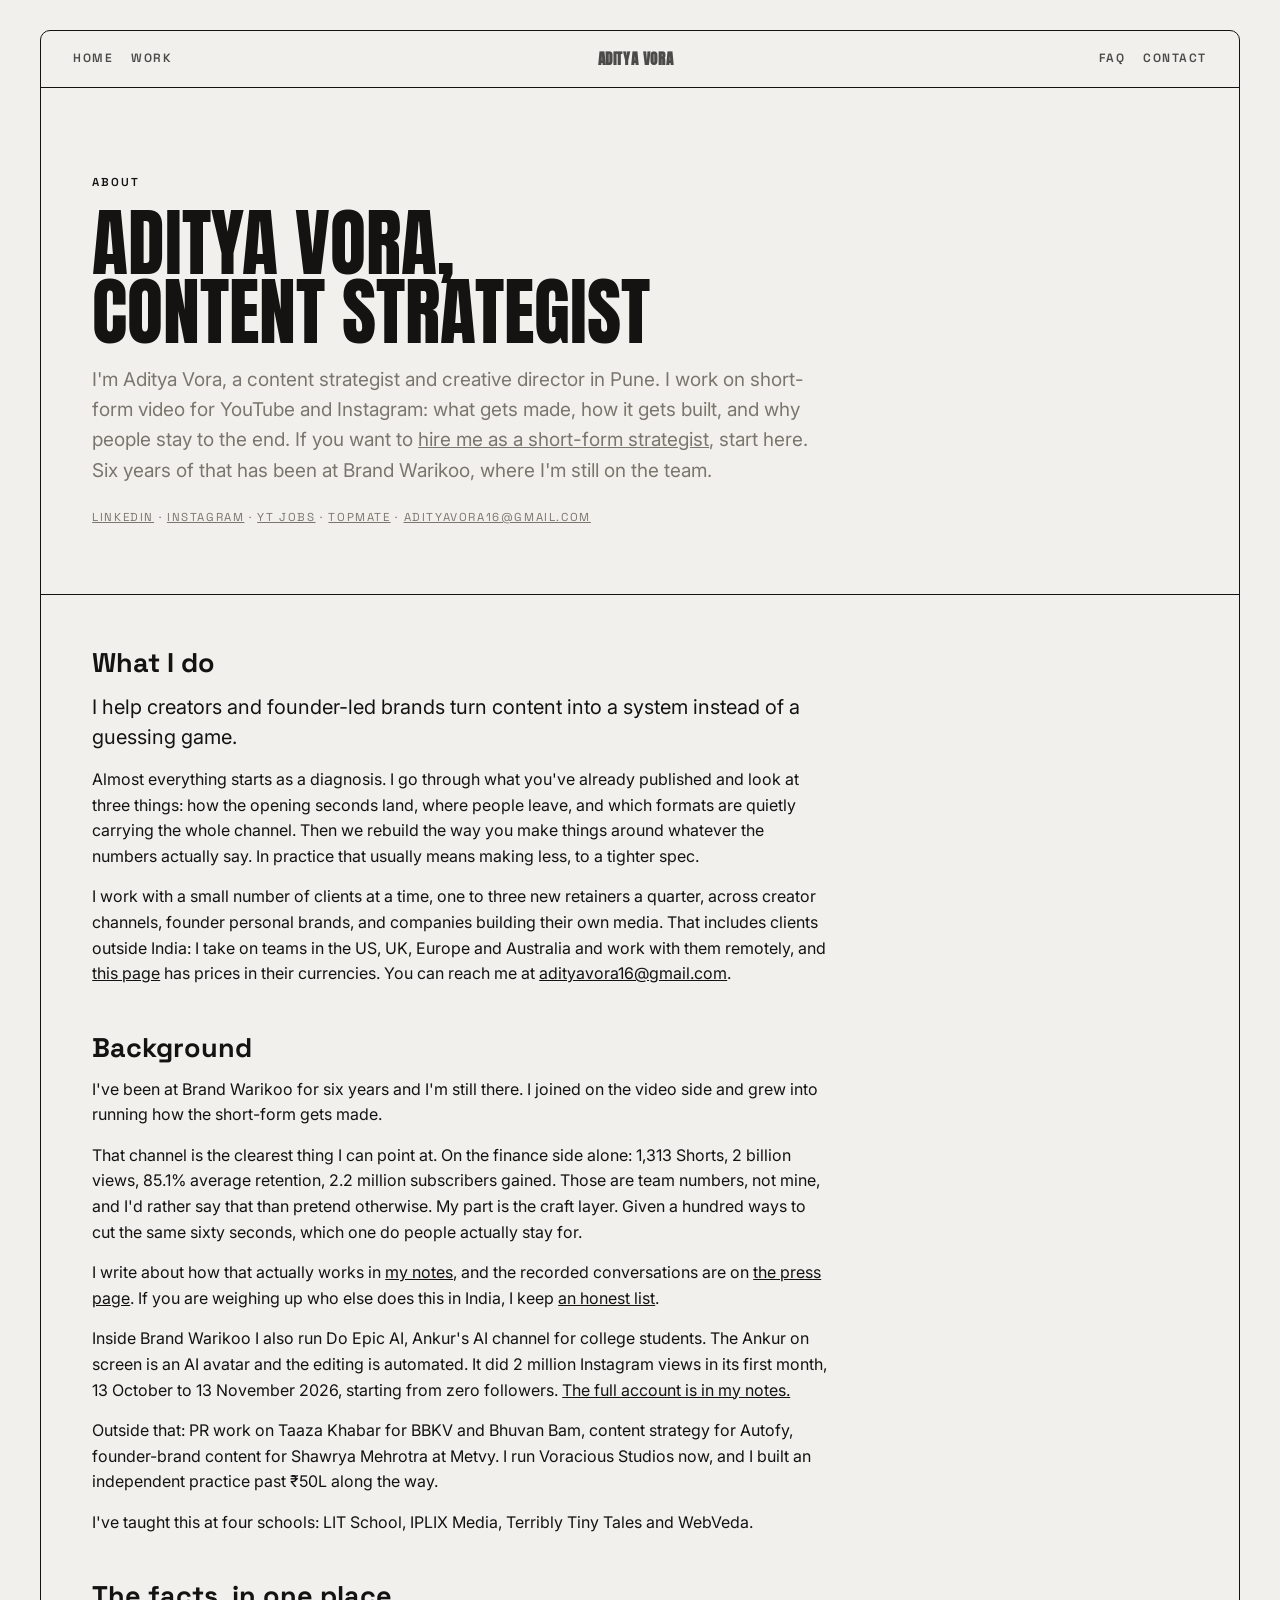
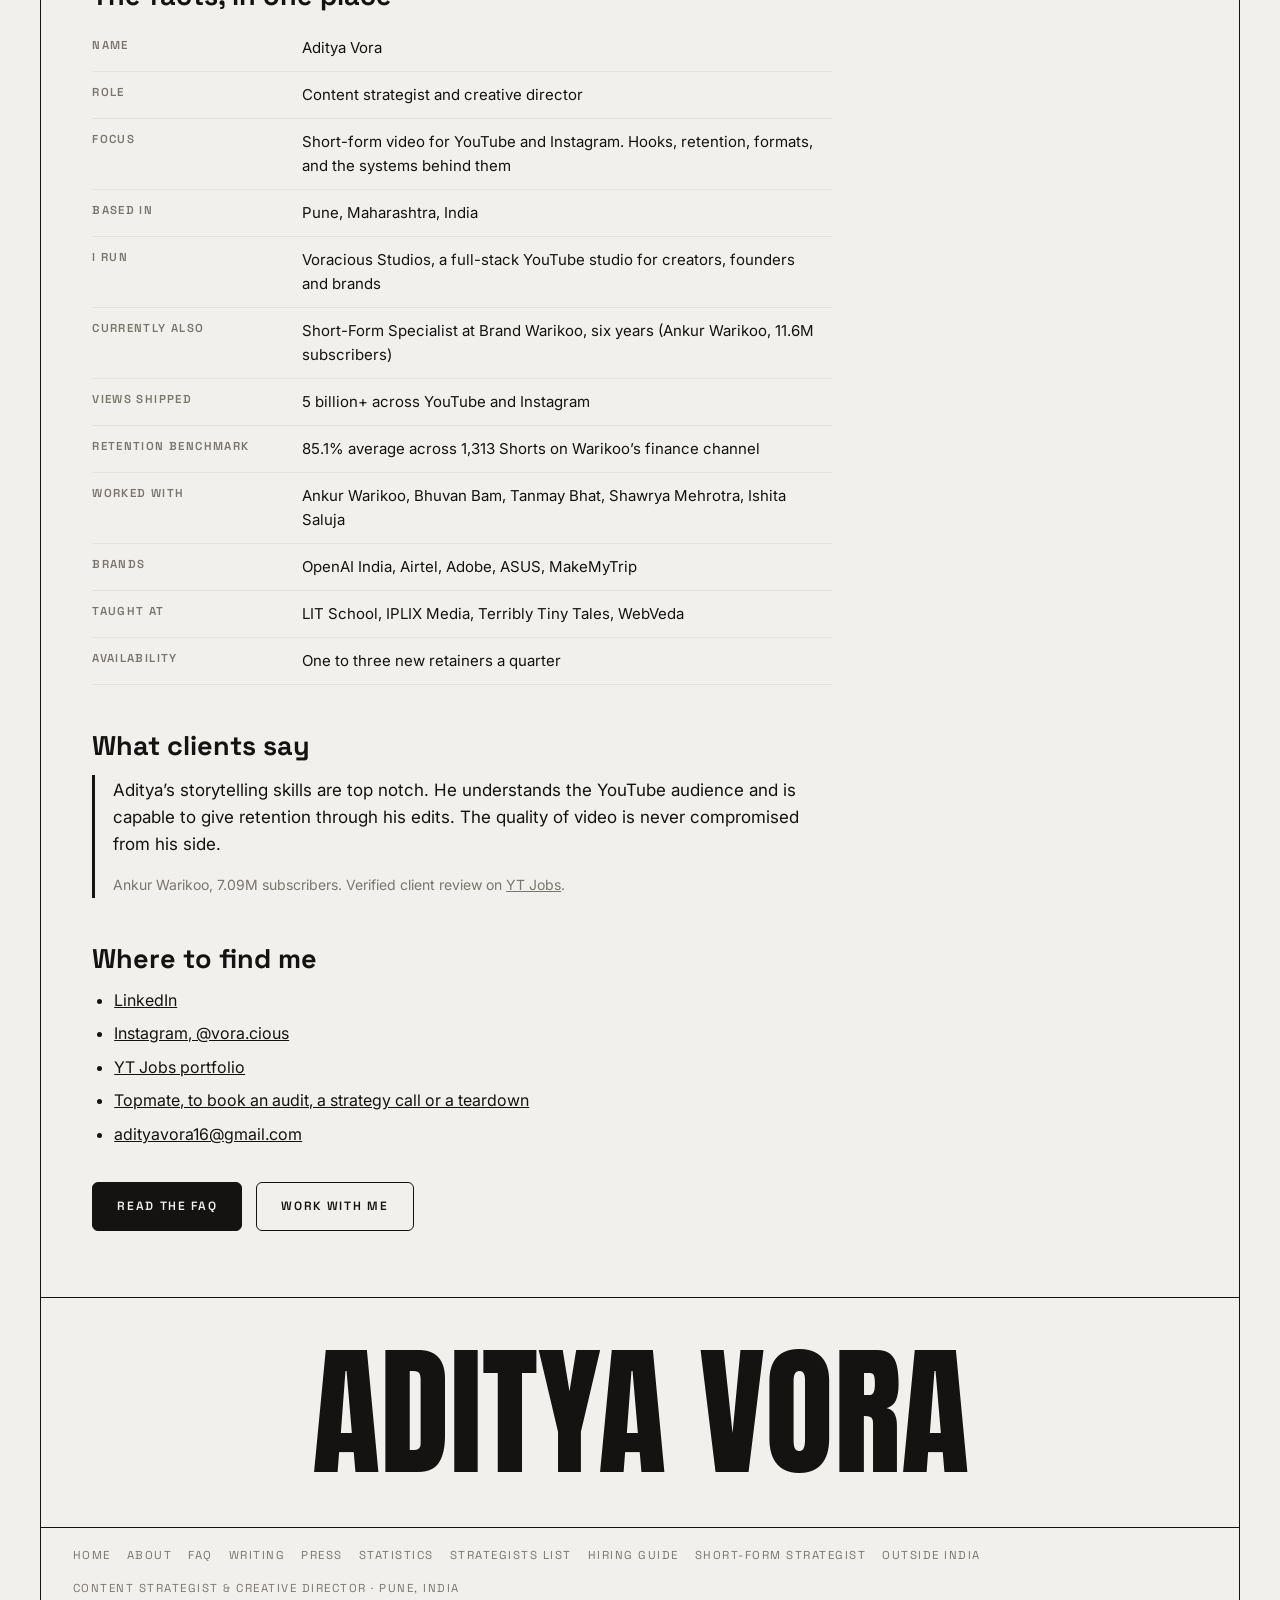
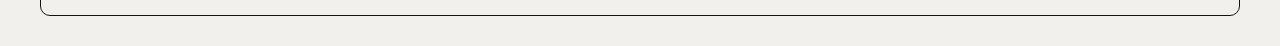
==== commit 2068d671: "Add Do Epic AI's first month across writing, statistics, schema and llms.txt New /writing essay from" ====
--- a/about.html
+++ b/about.html
@@ -131,6 +131,12 @@
         <a href="/best-short-form-video-strategists-in-india">an honest list</a>.
       </p>
       <p>
+        Inside Brand Warikoo I also run Do Epic AI, Ankur's AI channel for college students. The
+        Ankur on screen is an AI avatar and the editing is automated. It did 2 million Instagram
+        views in its first month, 13 October to 13 November 2026, starting from zero followers.
+        <a href="/writing#do-epic-ai">The full account is in my notes.</a>
+      </p>
+      <p>
         Outside that: PR work on Taaza Khabar for BBKV and Bhuvan Bam, content strategy for Autofy,
         founder-brand content for Shawrya Mehrotra at Metvy. I run Voracious Studios now, and I
         built an independent practice past ₹50L along the way.
